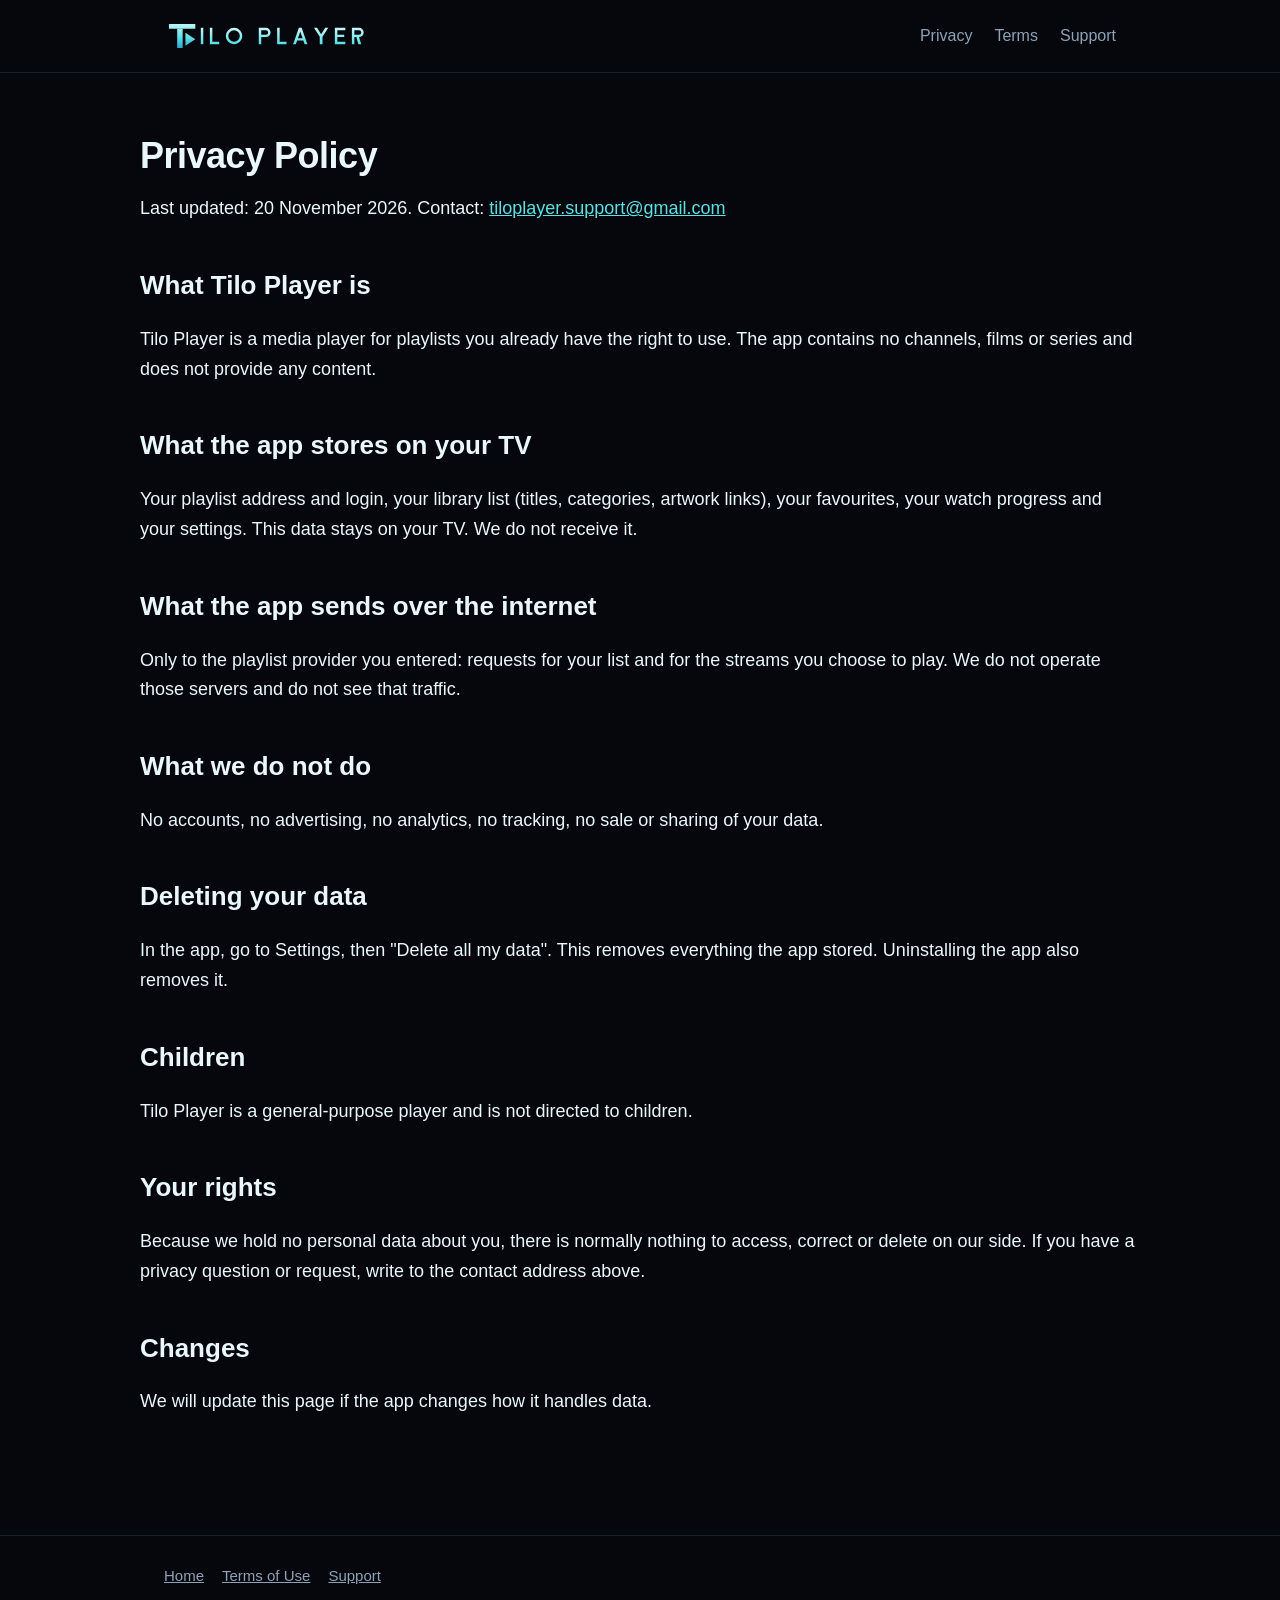
==== privacy.html @ ff6efbbc "Tilo Player site" ====
<!doctype html>
<html lang="en">
<head>
<meta charset="utf-8">
<meta name="viewport" content="width=device-width, initial-scale=1">
<title>Privacy Policy · Tilo Player</title>
<link rel="icon" href="img/icon.png">
<link rel="stylesheet" href="style.css">
</head>
<body>
<header><div class="wrap">
  <a href="index.html"><img src="img/wordmark.svg" alt="Tilo Player"></a>
  <nav><a href="privacy.html">Privacy</a><a href="terms.html">Terms</a><a href="support.html">Support</a></nav>
</div></header>
<main class="wrap page">
<h1>Privacy Policy</h1>
<p>Last updated: 20 November 2026. Contact: <a href="mailto:tiloplayer.support@gmail.com">tiloplayer.support@gmail.com</a></p>

<h2>What Tilo Player is</h2>
<p>Tilo Player is a media player for playlists you already have the right to use. The app contains no channels, films or series and does not provide any content.</p>

<h2>What the app stores on your TV</h2>
<p>Your playlist address and login, your library list (titles, categories, artwork links), your favourites, your watch progress and your settings. This data stays on your TV. We do not receive it.</p>

<h2>What the app sends over the internet</h2>
<p>Only to the playlist provider you entered: requests for your list and for the streams you choose to play. We do not operate those servers and do not see that traffic.</p>

<h2>What we do not do</h2>
<p>No accounts, no advertising, no analytics, no tracking, no sale or sharing of your data.</p>

<h2>Deleting your data</h2>
<p>In the app, go to Settings, then "Delete all my data". This removes everything the app stored. Uninstalling the app also removes it.</p>

<h2>Children</h2>
<p>Tilo Player is a general-purpose player and is not directed to children.</p>

<h2>Your rights</h2>
<p>Because we hold no personal data about you, there is normally nothing to access, correct or delete on our side. If you have a privacy question or request, write to the contact address above.</p>

<h2>Changes</h2>
<p>We will update this page if the app changes how it handles data.</p>
</main>
<footer><div class="wrap"><a href="index.html">Home</a><a href="terms.html">Terms of Use</a><a href="support.html">Support</a></div></footer>
</body>
</html>
---- style.css ----
:root { --ink:#05070C; --panel:#0D131D; --panel2:#162030; --ivory:#EAF7FB; --mute:#8DA2B6; --ice:#5CE1E6; --ice2:#1F9FD0; }
* { box-sizing: border-box; }
html { scroll-behavior: smooth; }
body { margin: 0; background: var(--ink); color: var(--ivory); font: 18px/1.65 -apple-system, "Segoe UI", Roboto, Helvetica, Arial, sans-serif; }
a { color: var(--ice); }
.wrap { max-width: 1000px; margin: 0 auto; padding: 0 24px; }
header { border-bottom: 1px solid #16212e; }
header .wrap { display: flex; align-items: center; justify-content: space-between; height: 72px; }
header img { height: 34px; display: block; }
nav a { margin-left: 22px; text-decoration: none; color: var(--mute); font-size: 16px; }
nav a:hover { color: var(--ivory); }
.hero { padding: 72px 0 40px; text-align: center; }
.hero img.icon { width: 112px; height: 112px; border-radius: 24px; }
h1 { font-size: 44px; line-height: 1.15; margin: 22px 0 12px; letter-spacing: -.5px; }
h2 { font-size: 26px; margin: 40px 0 10px; }
.lead { color: var(--mute); font-size: 20px; max-width: 680px; margin: 0 auto; }
.shots { display: grid; grid-template-columns: 1fr 1fr; gap: 18px; margin: 40px 0; }
.shots img { width: 100%; border-radius: 12px; border: 1px solid #16212e; }
.cards { display: grid; grid-template-columns: repeat(auto-fit, minmax(260px, 1fr)); gap: 16px; margin: 24px 0; }
.card { background: var(--panel); border: 1px solid #16212e; border-radius: 14px; padding: 18px 20px; }
.card b { color: var(--ice); }
.note { background: var(--panel2); border-left: 4px solid var(--ice); border-radius: 8px; padding: 14px 18px; color: var(--ivory); }
footer { border-top: 1px solid #16212e; margin-top: 60px; padding: 28px 0 48px; color: var(--mute); font-size: 15px; }
footer a { color: var(--mute); margin-right: 18px; }
main.page { padding: 40px 0; }
main.page h1 { font-size: 36px; }
li { margin: 6px 0; }
@media (max-width: 700px) { .shots { grid-template-columns: 1fr; } h1 { font-size: 34px; } nav a { margin-left: 14px; } }
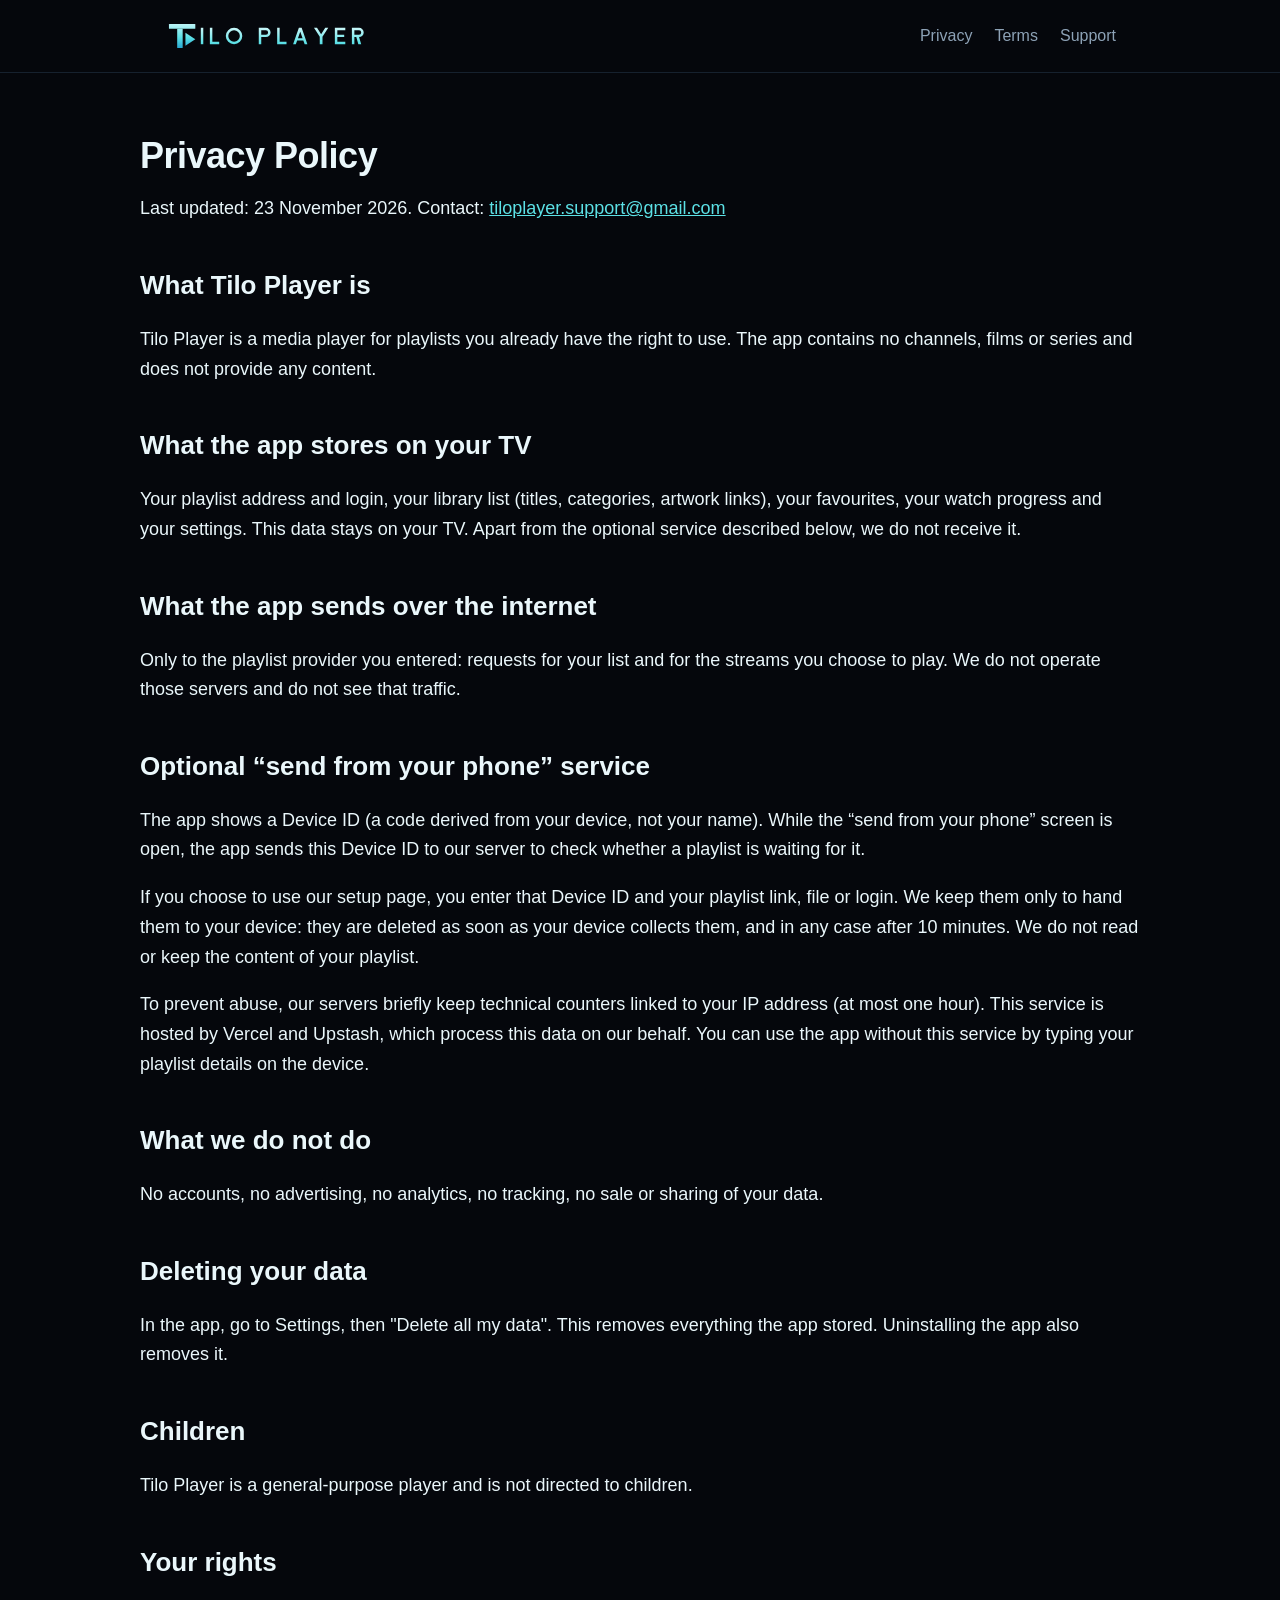
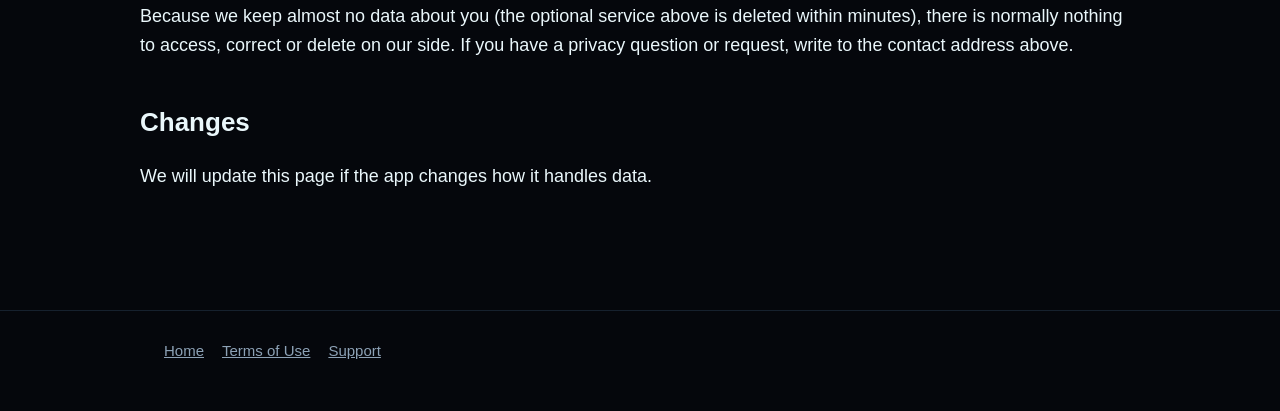
==== commit 91239b69: "Privacy policy: optional send-from-phone service, Device ID, retention, hosts Co-Authored-By: Claude" ====
--- a/privacy.html
+++ b/privacy.html
@@ -14,16 +14,21 @@
 </div></header>
 <main class="wrap page">
 <h1>Privacy Policy</h1>
-<p>Last updated: 20 November 2026. Contact: <a href="mailto:tiloplayer.support@gmail.com">tiloplayer.support@gmail.com</a></p>
+<p>Last updated: 23 November 2026. Contact: <a href="mailto:tiloplayer.support@gmail.com">tiloplayer.support@gmail.com</a></p>
 
 <h2>What Tilo Player is</h2>
 <p>Tilo Player is a media player for playlists you already have the right to use. The app contains no channels, films or series and does not provide any content.</p>
 
 <h2>What the app stores on your TV</h2>
-<p>Your playlist address and login, your library list (titles, categories, artwork links), your favourites, your watch progress and your settings. This data stays on your TV. We do not receive it.</p>
+<p>Your playlist address and login, your library list (titles, categories, artwork links), your favourites, your watch progress and your settings. This data stays on your TV. Apart from the optional service described below, we do not receive it.</p>
 
 <h2>What the app sends over the internet</h2>
 <p>Only to the playlist provider you entered: requests for your list and for the streams you choose to play. We do not operate those servers and do not see that traffic.</p>
+
+<h2>Optional &ldquo;send from your phone&rdquo; service</h2>
+<p>The app shows a Device ID (a code derived from your device, not your name). While the &ldquo;send from your phone&rdquo; screen is open, the app sends this Device ID to our server to check whether a playlist is waiting for it.</p>
+<p>If you choose to use our setup page, you enter that Device ID and your playlist link, file or login. We keep them only to hand them to your device: they are deleted as soon as your device collects them, and in any case after 10 minutes. We do not read or keep the content of your playlist.</p>
+<p>To prevent abuse, our servers briefly keep technical counters linked to your IP address (at most one hour). This service is hosted by Vercel and Upstash, which process this data on our behalf. You can use the app without this service by typing your playlist details on the device.</p>
 
 <h2>What we do not do</h2>
 <p>No accounts, no advertising, no analytics, no tracking, no sale or sharing of your data.</p>
@@ -35,7 +40,7 @@
 <p>Tilo Player is a general-purpose player and is not directed to children.</p>
 
 <h2>Your rights</h2>
-<p>Because we hold no personal data about you, there is normally nothing to access, correct or delete on our side. If you have a privacy question or request, write to the contact address above.</p>
+<p>Because we keep almost no data about you (the optional service above is deleted within minutes), there is normally nothing to access, correct or delete on our side. If you have a privacy question or request, write to the contact address above.</p>
 
 <h2>Changes</h2>
 <p>We will update this page if the app changes how it handles data.</p>
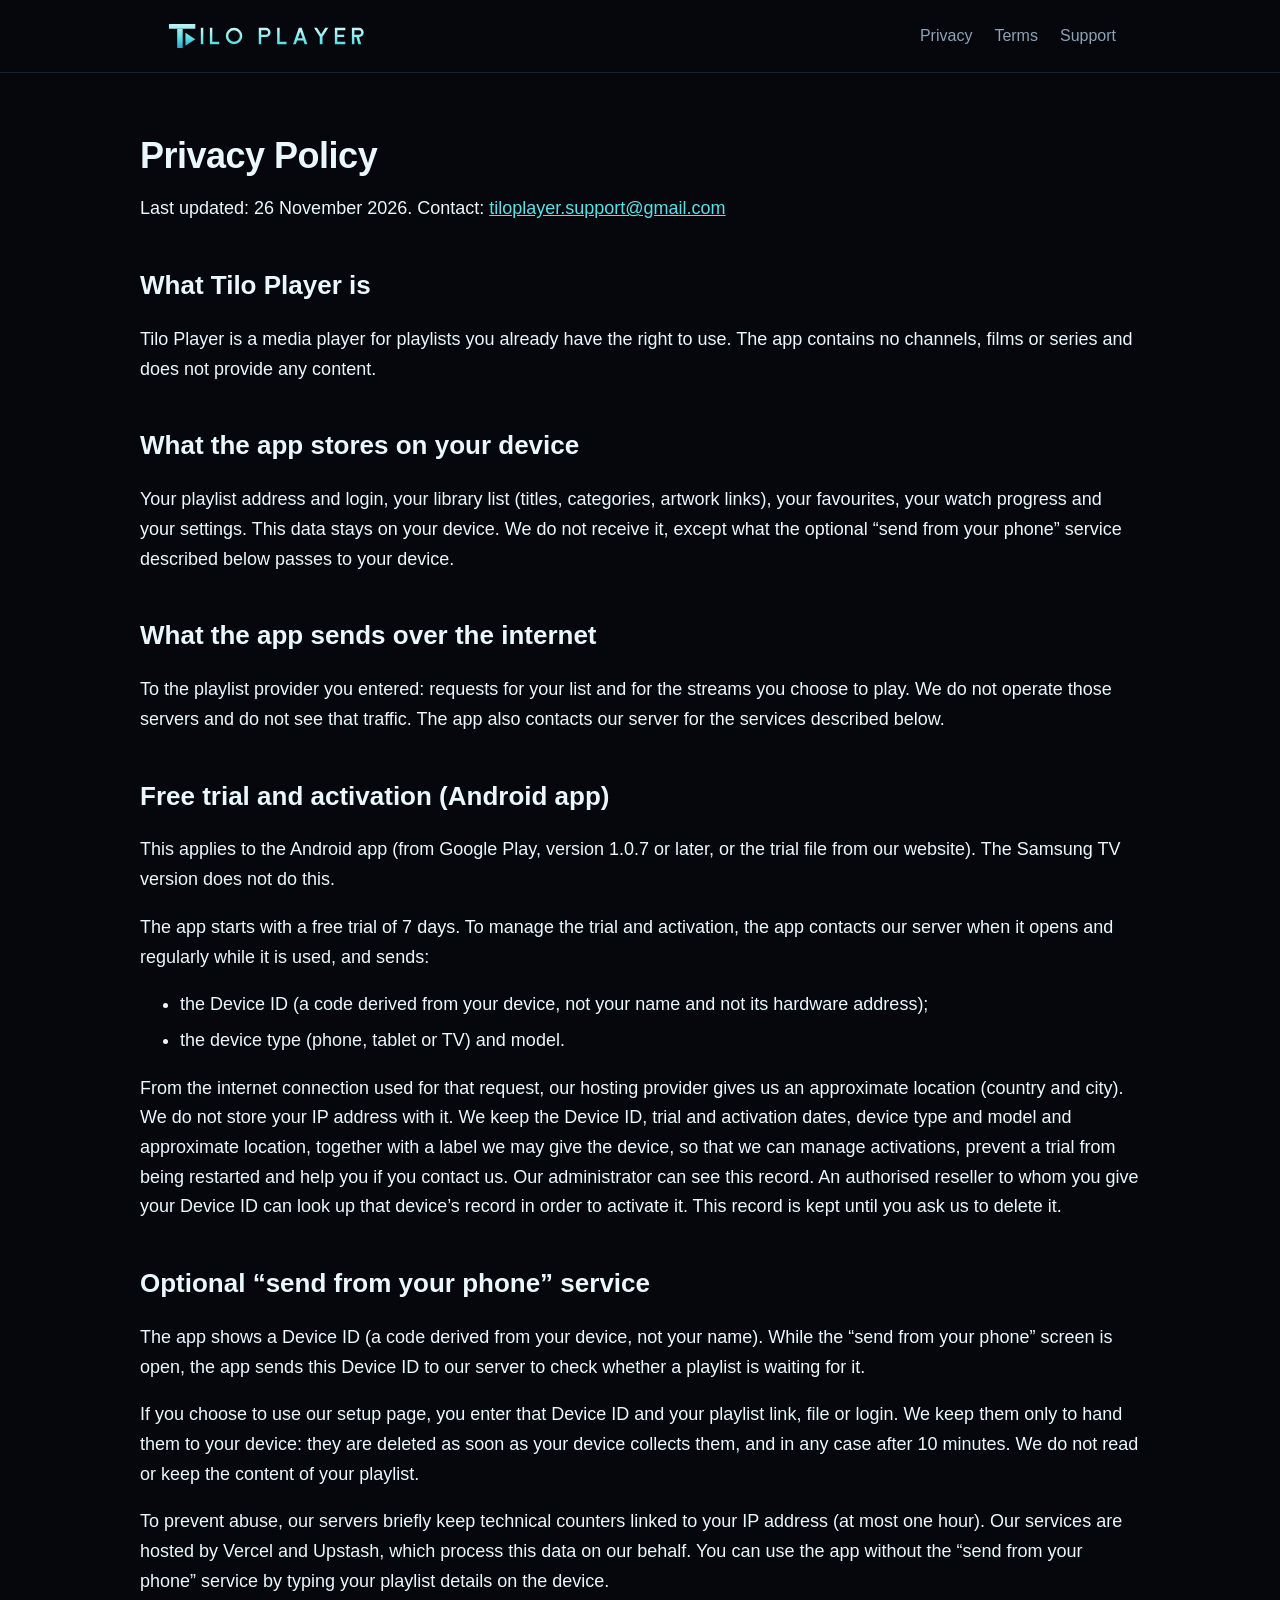
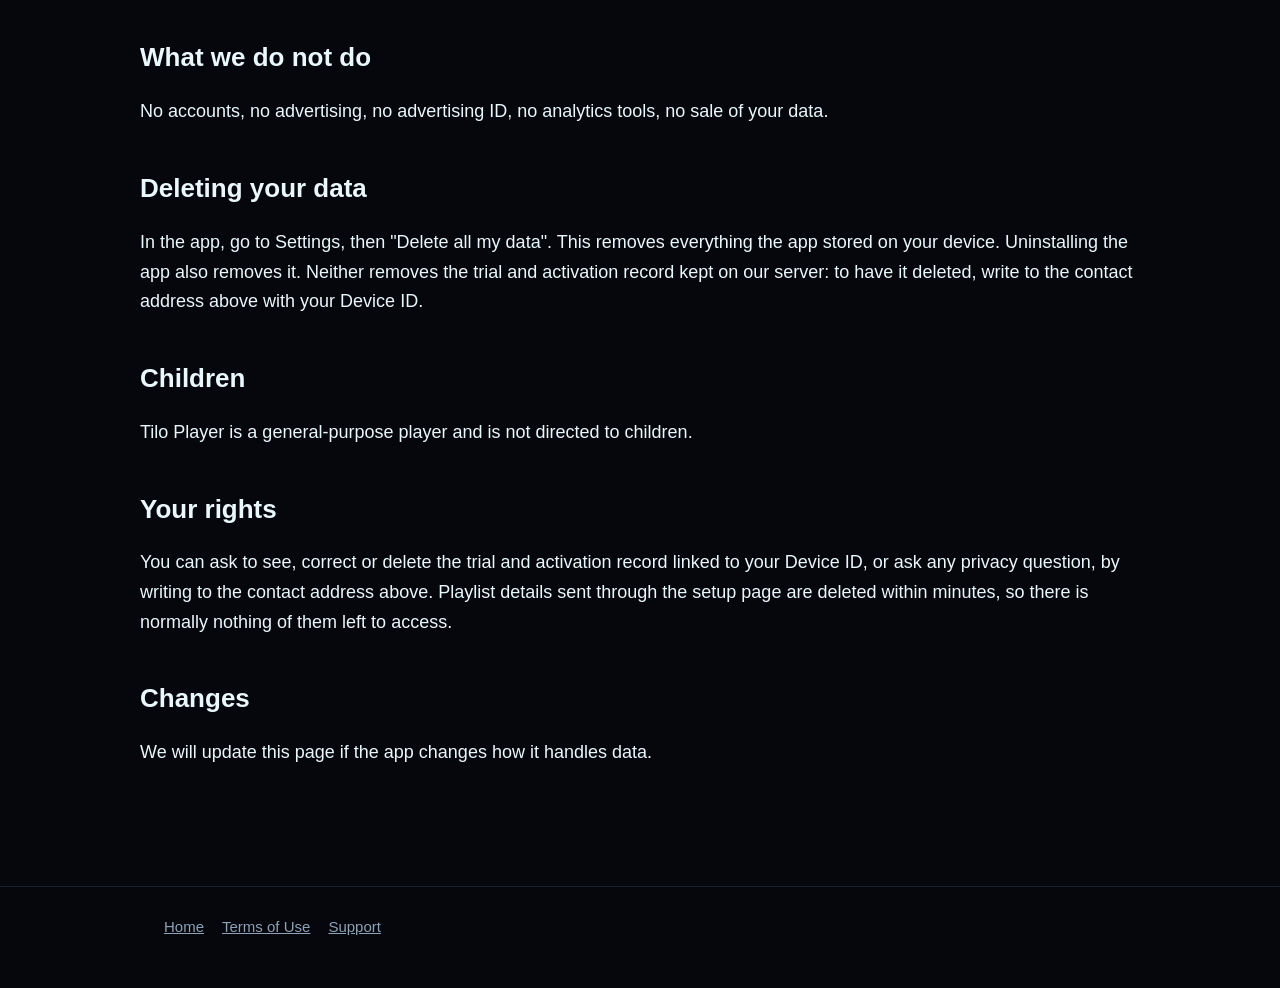
==== commit 97332cda: "Privacy policy: Android free trial and activation check (device ID, model, approximate location) Co-" ====
--- a/privacy.html
+++ b/privacy.html
@@ -14,33 +14,42 @@
 </div></header>
 <main class="wrap page">
 <h1>Privacy Policy</h1>
-<p>Last updated: 23 November 2026. Contact: <a href="mailto:tiloplayer.support@gmail.com">tiloplayer.support@gmail.com</a></p>
+<p>Last updated: 26 November 2026. Contact: <a href="mailto:tiloplayer.support@gmail.com">tiloplayer.support@gmail.com</a></p>
 
 <h2>What Tilo Player is</h2>
 <p>Tilo Player is a media player for playlists you already have the right to use. The app contains no channels, films or series and does not provide any content.</p>
 
-<h2>What the app stores on your TV</h2>
-<p>Your playlist address and login, your library list (titles, categories, artwork links), your favourites, your watch progress and your settings. This data stays on your TV. Apart from the optional service described below, we do not receive it.</p>
+<h2>What the app stores on your device</h2>
+<p>Your playlist address and login, your library list (titles, categories, artwork links), your favourites, your watch progress and your settings. This data stays on your device. We do not receive it, except what the optional &ldquo;send from your phone&rdquo; service described below passes to your device.</p>
 
 <h2>What the app sends over the internet</h2>
-<p>Only to the playlist provider you entered: requests for your list and for the streams you choose to play. We do not operate those servers and do not see that traffic.</p>
+<p>To the playlist provider you entered: requests for your list and for the streams you choose to play. We do not operate those servers and do not see that traffic. The app also contacts our server for the services described below.</p>
+
+<h2>Free trial and activation (Android app)</h2>
+<p>This applies to the Android app (from Google Play, version 1.0.7 or later, or the trial file from our website). The Samsung TV version does not do this.</p>
+<p>The app starts with a free trial of 7 days. To manage the trial and activation, the app contacts our server when it opens and regularly while it is used, and sends:</p>
+<ul>
+<li>the Device ID (a code derived from your device, not your name and not its hardware address);</li>
+<li>the device type (phone, tablet or TV) and model.</li>
+</ul>
+<p>From the internet connection used for that request, our hosting provider gives us an approximate location (country and city). We do not store your IP address with it. We keep the Device ID, trial and activation dates, device type and model and approximate location, together with a label we may give the device, so that we can manage activations, prevent a trial from being restarted and help you if you contact us. Our administrator can see this record. An authorised reseller to whom you give your Device ID can look up that device&rsquo;s record in order to activate it. This record is kept until you ask us to delete it.</p>
 
 <h2>Optional &ldquo;send from your phone&rdquo; service</h2>
 <p>The app shows a Device ID (a code derived from your device, not your name). While the &ldquo;send from your phone&rdquo; screen is open, the app sends this Device ID to our server to check whether a playlist is waiting for it.</p>
 <p>If you choose to use our setup page, you enter that Device ID and your playlist link, file or login. We keep them only to hand them to your device: they are deleted as soon as your device collects them, and in any case after 10 minutes. We do not read or keep the content of your playlist.</p>
-<p>To prevent abuse, our servers briefly keep technical counters linked to your IP address (at most one hour). This service is hosted by Vercel and Upstash, which process this data on our behalf. You can use the app without this service by typing your playlist details on the device.</p>
+<p>To prevent abuse, our servers briefly keep technical counters linked to your IP address (at most one hour). Our services are hosted by Vercel and Upstash, which process this data on our behalf. You can use the app without the &ldquo;send from your phone&rdquo; service by typing your playlist details on the device.</p>
 
 <h2>What we do not do</h2>
-<p>No accounts, no advertising, no analytics, no tracking, no sale or sharing of your data.</p>
+<p>No accounts, no advertising, no advertising ID, no analytics tools, no sale of your data.</p>
 
 <h2>Deleting your data</h2>
-<p>In the app, go to Settings, then "Delete all my data". This removes everything the app stored. Uninstalling the app also removes it.</p>
+<p>In the app, go to Settings, then "Delete all my data". This removes everything the app stored on your device. Uninstalling the app also removes it. Neither removes the trial and activation record kept on our server: to have it deleted, write to the contact address above with your Device ID.</p>
 
 <h2>Children</h2>
 <p>Tilo Player is a general-purpose player and is not directed to children.</p>
 
 <h2>Your rights</h2>
-<p>Because we keep almost no data about you (the optional service above is deleted within minutes), there is normally nothing to access, correct or delete on our side. If you have a privacy question or request, write to the contact address above.</p>
+<p>You can ask to see, correct or delete the trial and activation record linked to your Device ID, or ask any privacy question, by writing to the contact address above. Playlist details sent through the setup page are deleted within minutes, so there is normally nothing of them left to access.</p>
 
 <h2>Changes</h2>
 <p>We will update this page if the app changes how it handles data.</p>
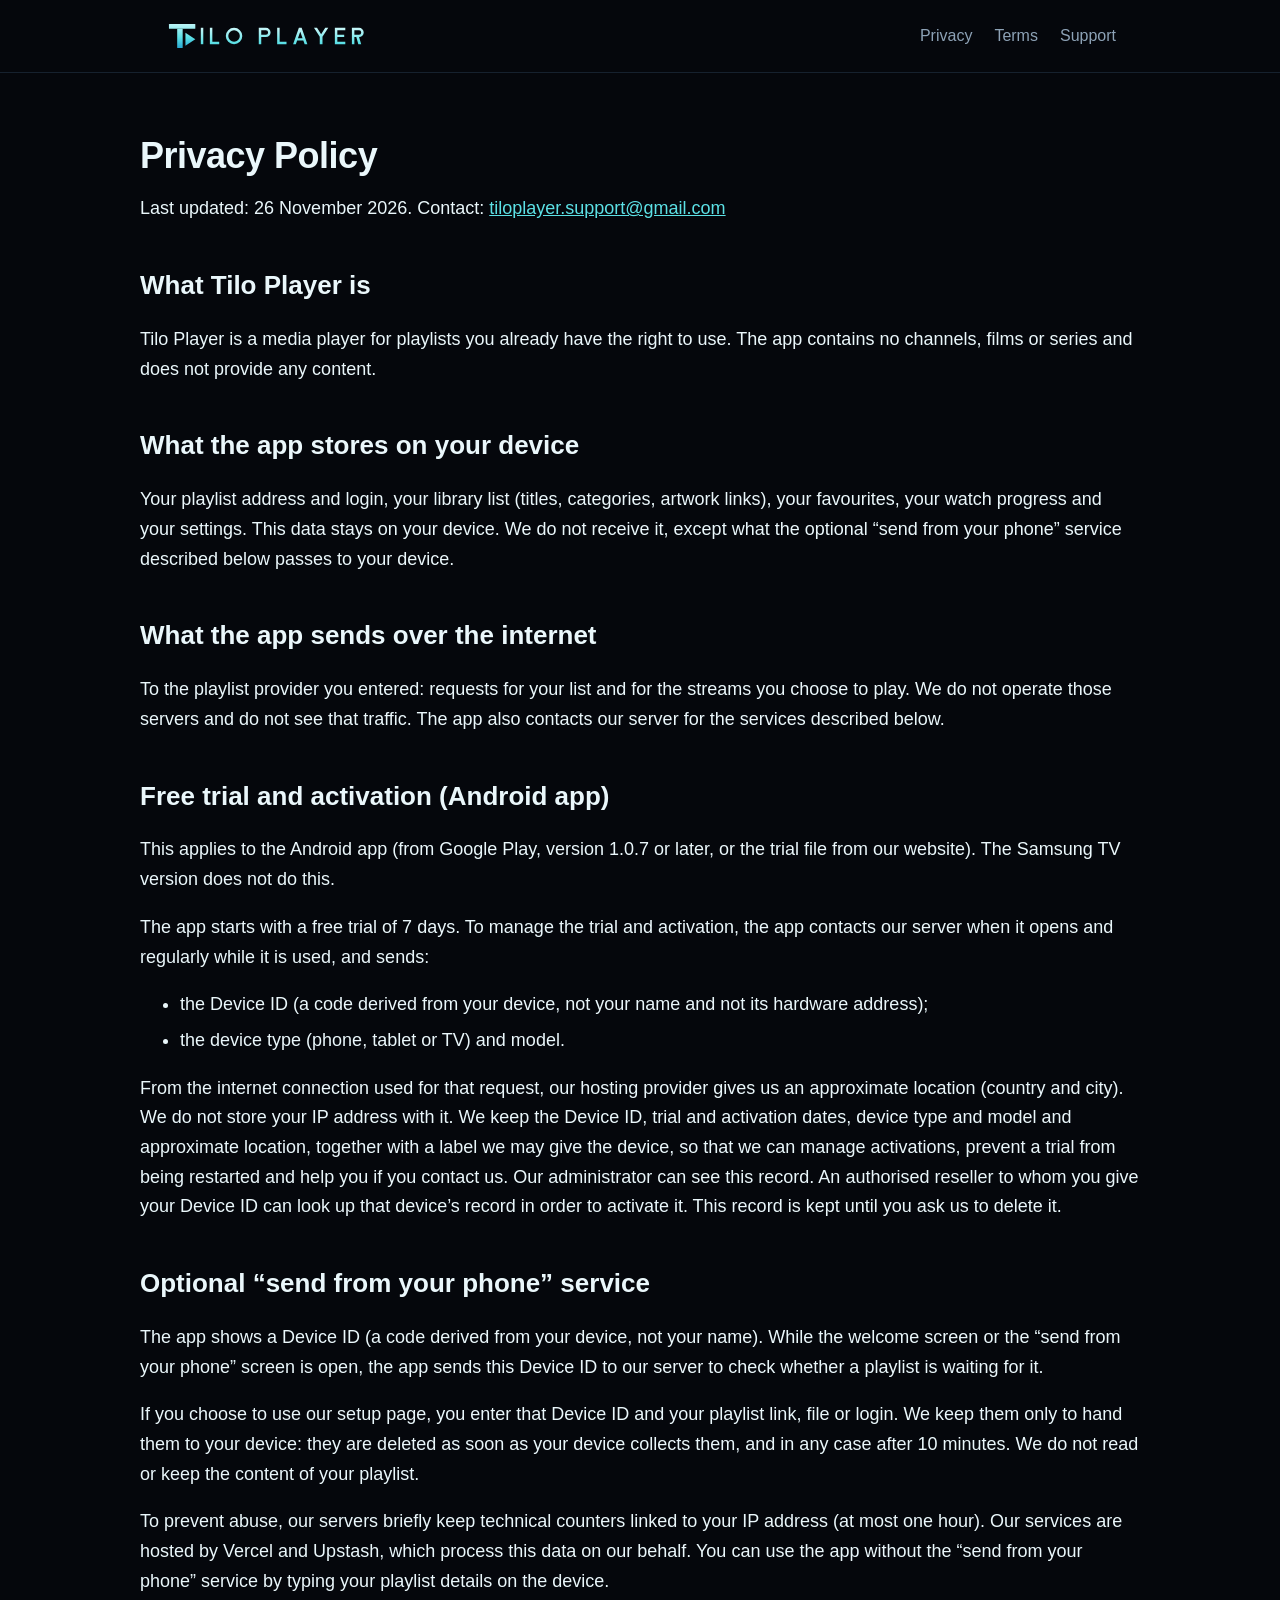
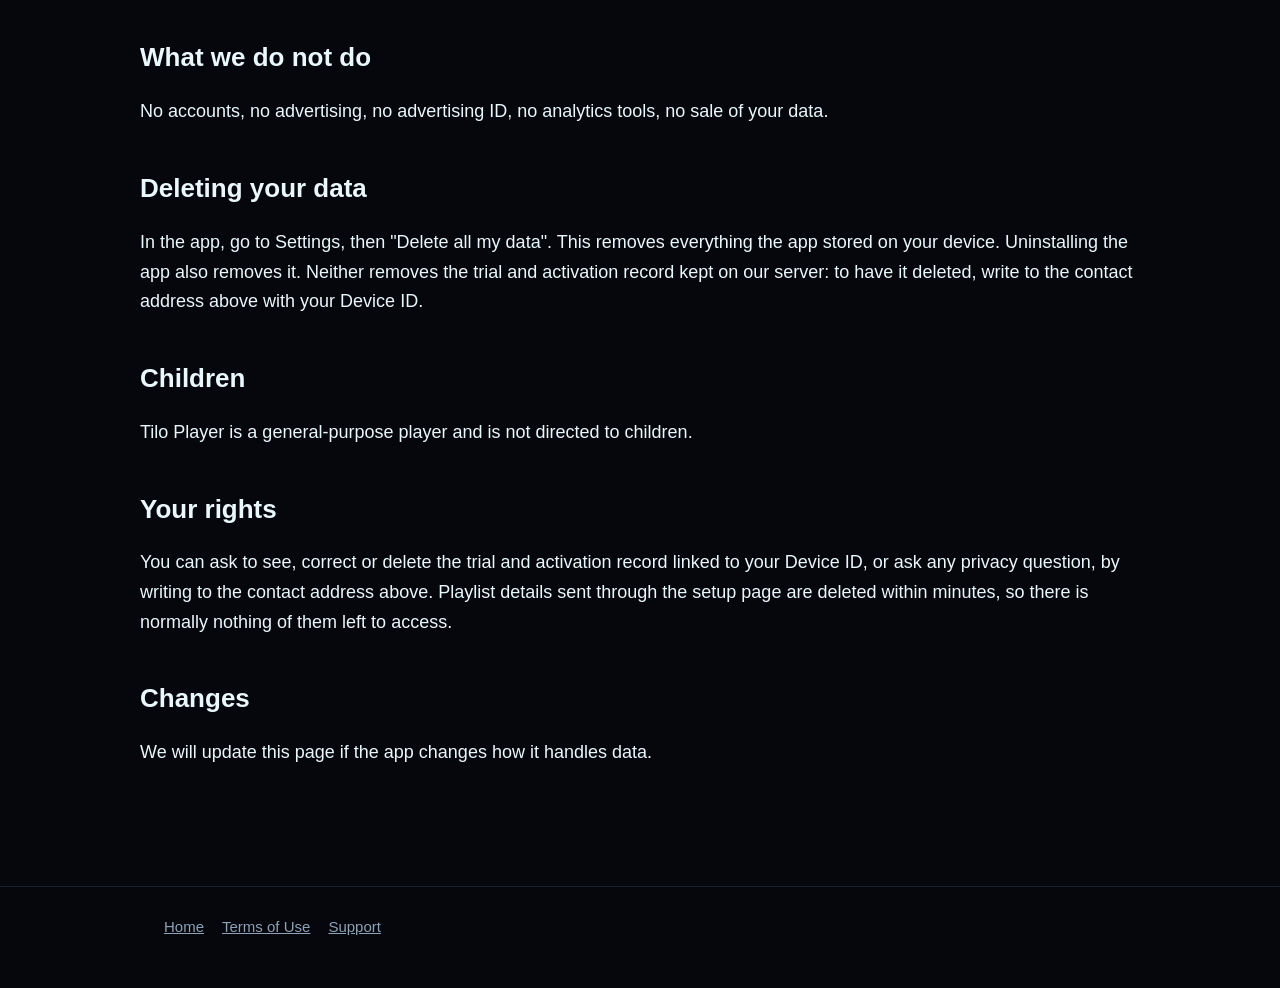
==== commit 2df0b054: "Privacy: the welcome screen also checks for a playlist sent from the phone Co-Authored-By: Claude So" ====
--- a/privacy.html
+++ b/privacy.html
@@ -35,7 +35,7 @@
 <p>From the internet connection used for that request, our hosting provider gives us an approximate location (country and city). We do not store your IP address with it. We keep the Device ID, trial and activation dates, device type and model and approximate location, together with a label we may give the device, so that we can manage activations, prevent a trial from being restarted and help you if you contact us. Our administrator can see this record. An authorised reseller to whom you give your Device ID can look up that device&rsquo;s record in order to activate it. This record is kept until you ask us to delete it.</p>
 
 <h2>Optional &ldquo;send from your phone&rdquo; service</h2>
-<p>The app shows a Device ID (a code derived from your device, not your name). While the &ldquo;send from your phone&rdquo; screen is open, the app sends this Device ID to our server to check whether a playlist is waiting for it.</p>
+<p>The app shows a Device ID (a code derived from your device, not your name). While the welcome screen or the &ldquo;send from your phone&rdquo; screen is open, the app sends this Device ID to our server to check whether a playlist is waiting for it.</p>
 <p>If you choose to use our setup page, you enter that Device ID and your playlist link, file or login. We keep them only to hand them to your device: they are deleted as soon as your device collects them, and in any case after 10 minutes. We do not read or keep the content of your playlist.</p>
 <p>To prevent abuse, our servers briefly keep technical counters linked to your IP address (at most one hour). Our services are hosted by Vercel and Upstash, which process this data on our behalf. You can use the app without the &ldquo;send from your phone&rdquo; service by typing your playlist details on the device.</p>
 
